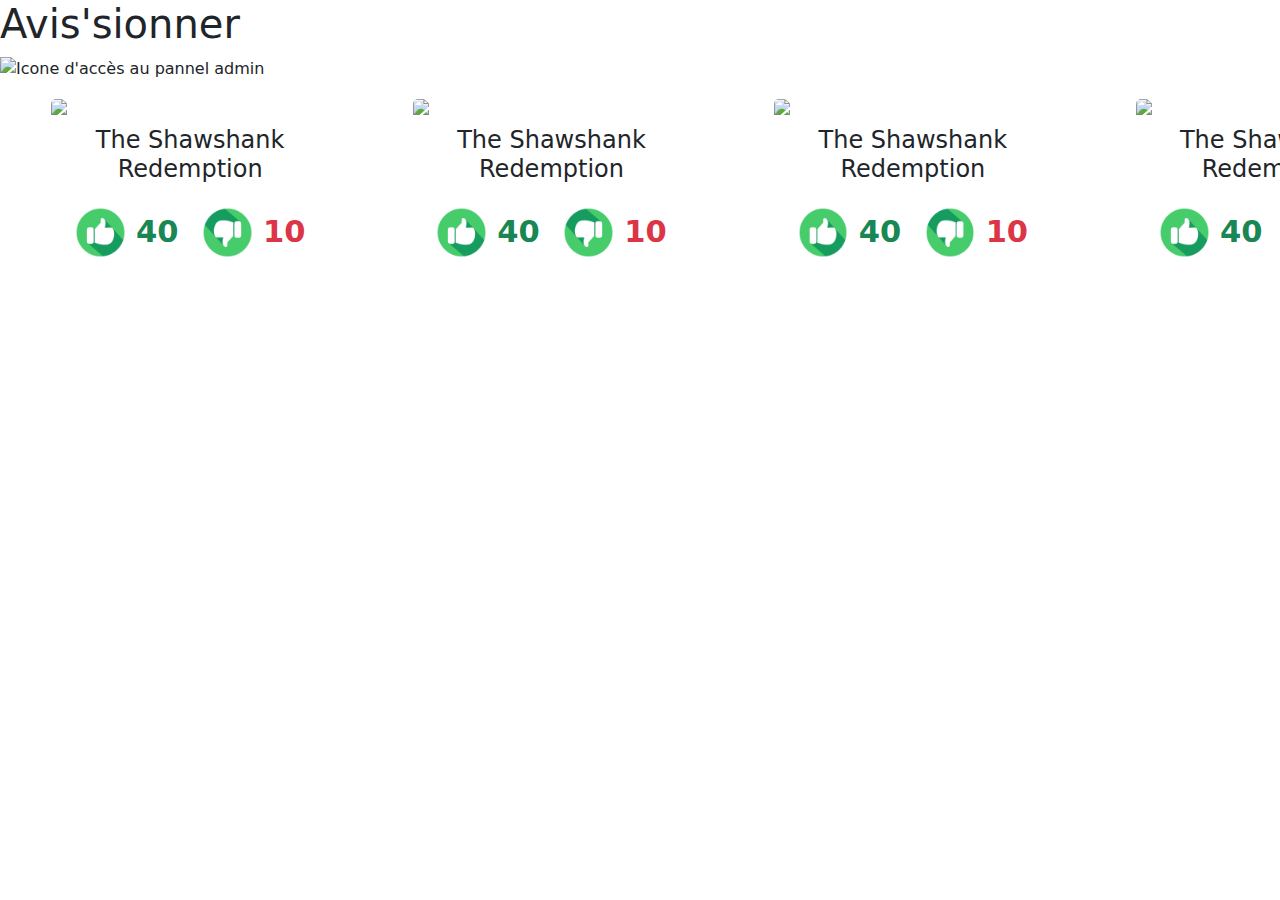
==== Maquette/index.html @ 26818d08 "Rankings prototype + displacement in Maquette, real site located in Website, adding Assets folder as" ====
<!DOCTYPE html>
<html lang="fr">
<head>
    <meta charset="UTF-8">
    <meta name="viewport" content="width=device-width, initial-scale=1.0">
    <title>Avis' sionner</title>
    <link href="https://cdn.jsdelivr.net/npm/bootstrap@5.3.3/dist/css/bootstrap.min.css" rel="stylesheet" integrity="sha384-QWTKZyjpPEjISv5WaRU9OFeRpok6YctnYmDr5pNlyT2bRjXh0JMhjY6hW+ALEwIH" crossorigin="anonymous">
    <link rel="stylesheet" href="./Assets/CSS/index.css">
    <script src="https://cdn.jsdelivr.net/npm/bootstrap@5.3.3/dist/js/bootstrap.bundle.min.js" integrity="sha384-YvpcrYf0tY3lHB60NNkmXc5s9fDVZLESaAA55NDzOxhy9GkcIdslK1eN7N6jIeHz" crossorigin="anonymous"></script>
</head>

<body>
    <!-- Header -->
    <div>
        <h1>Avis'sionner</h1>
        <img src="" alt="Icone d'accès au pannel admin">
    </div>

    <!-- Classement -->
    <div>
        <div class="container-fluid">
            <div class="row">
                <div class="scrollcards">
                
                    <div class="card">
                        <img class="card-img-top" src="https://m.media-amazon.com/images/M/MV5BNDE3ODcxYzMtY2YzZC00NmNlLWJiNDMtZDViZWM2MzIxZDYwXkEyXkFqcGdeQXVyNjAwNDUxODI@._V1_.jpg">
                        <div class="card-block">
                            <h4 class="card-title">The Shawshank Redemption</h4>

                            <div class="t ClassementVotesContainer">
                                <div class="t ClassementVotes">
                                    <img class="p" src="./Assets/Images/thumb-up.png" alt="Icone vote pour">
                                    <p class="card-text text-success">40</p>
                                </div>

                                <div class="t ClassementVotes">
                                    <img class="p" src="./Assets/Images/thumb-down.png" alt="Icone vote contre">
                                    <p class="card-text text-danger">10</p>
                                </div>
                            </div>
                        </div>
                    </div>

                    <div class="card">
                        <img class="card-img-top" src="https://m.media-amazon.com/images/M/MV5BNDE3ODcxYzMtY2YzZC00NmNlLWJiNDMtZDViZWM2MzIxZDYwXkEyXkFqcGdeQXVyNjAwNDUxODI@._V1_.jpg">
                        <div class="card-block">
                            <h4 class="card-title">The Shawshank Redemption</h4>

                            <div class="t ClassementVotesContainer">
                                <div class="t ClassementVotes">
                                    <img class="p" src="./Assets/Images/thumb-up.png" alt="Icone vote pour">
                                    <p class="card-text text-success">40</p>
                                </div>

                                <div class="t ClassementVotes">
                                    <img class="p" src="./Assets/Images/thumb-down.png" alt="Icone vote contre">
                                    <p class="card-text text-danger">10</p>
                                </div>
                            </div>
                        </div>
                    </div>

                    <div class="card">
                        <img class="card-img-top" src="https://m.media-amazon.com/images/M/MV5BNDE3ODcxYzMtY2YzZC00NmNlLWJiNDMtZDViZWM2MzIxZDYwXkEyXkFqcGdeQXVyNjAwNDUxODI@._V1_.jpg">
                        <div class="card-block">
                            <h4 class="card-title">The Shawshank Redemption</h4>

                            <div class="t ClassementVotesContainer">
                                <div class="t ClassementVotes">
                                    <img class="p" src="./Assets/Images/thumb-up.png" alt="Icone vote pour">
                                    <p class="card-text text-success">40</p>
                                </div>

                                <div class="t ClassementVotes">
                                    <img class="p" src="./Assets/Images/thumb-down.png" alt="Icone vote contre">
                                    <p class="card-text text-danger">10</p>
                                </div>
                            </div>
                        </div>
                    </div>

                    <div class="card">
                        <img class="card-img-top" src="https://m.media-amazon.com/images/M/MV5BNDE3ODcxYzMtY2YzZC00NmNlLWJiNDMtZDViZWM2MzIxZDYwXkEyXkFqcGdeQXVyNjAwNDUxODI@._V1_.jpg">
                        <div class="card-block">
                            <h4 class="card-title">The Shawshank Redemption</h4>

                            <div class="t ClassementVotesContainer">
                                <div class="t ClassementVotes">
                                    <img class="p" src="./Assets/Images/thumb-up.png" alt="Icone vote pour">
                                    <p class="card-text text-success">40</p>
                                </div>

                                <div class="t ClassementVotes">
                                    <img class="p" src="./Assets/Images/thumb-down.png" alt="Icone vote contre">
                                    <p class="card-text text-danger">10</p>
                                </div>
                            </div>
                        </div>
                    </div>

                    <div class="card">
                        <img class="card-img-top" src="https://m.media-amazon.com/images/M/MV5BNDE3ODcxYzMtY2YzZC00NmNlLWJiNDMtZDViZWM2MzIxZDYwXkEyXkFqcGdeQXVyNjAwNDUxODI@._V1_.jpg">
                        <div class="card-block">
                            <h4 class="card-title">The Shawshank Redemption</h4>

                            <div class="t ClassementVotesContainer">
                                <div class="t ClassementVotes">
                                    <img class="p" src="./Assets/Images/thumb-up.png" alt="Icone vote pour">
                                    <p class="card-text text-success">40</p>
                                </div>

                                <div class="t ClassementVotes">
                                    <img class="p" src="./Assets/Images/thumb-down.png" alt="Icone vote contre">
                                    <p class="card-text text-danger">10</p>
                                </div>
                            </div>
                        </div>
                    </div>

                    <div class="card">
                        <img class="card-img-top" src="https://m.media-amazon.com/images/M/MV5BNDE3ODcxYzMtY2YzZC00NmNlLWJiNDMtZDViZWM2MzIxZDYwXkEyXkFqcGdeQXVyNjAwNDUxODI@._V1_.jpg">
                        <div class="card-block">
                            <h4 class="card-title">The Shawshank Redemption</h4>

                            <div class="t ClassementVotesContainer">
                                <div class="t ClassementVotes">
                                    <img class="p" src="./Assets/Images/thumb-up.png" alt="Icone vote pour">
                                    <p class="card-text text-success">40</p>
                                </div>

                                <div class="t ClassementVotes">
                                    <img class="p" src="./Assets/Images/thumb-down.png" alt="Icone vote contre">
                                    <p class="card-text text-danger">10</p>
                                </div>
                            </div>
                        </div>
                    </div>

                    <div class="card">
                        <img class="card-img-top" src="https://m.media-amazon.com/images/M/MV5BNDE3ODcxYzMtY2YzZC00NmNlLWJiNDMtZDViZWM2MzIxZDYwXkEyXkFqcGdeQXVyNjAwNDUxODI@._V1_.jpg">
                        <div class="card-block">
                            <h4 class="card-title">The Shawshank Redemption</h4>

                            <div class="t ClassementVotesContainer">
                                <div class="t ClassementVotes">
                                    <img class="p" src="./Assets/Images/thumb-up.png" alt="Icone vote pour">
                                    <p class="card-text text-success">40</p>
                                </div>

                                <div class="t ClassementVotes">
                                    <img class="p" src="./Assets/Images/thumb-down.png" alt="Icone vote contre">
                                    <p class="card-text text-danger">10</p>
                                </div>
                            </div>
                        </div>
                    </div>

                    <div class="card">
                        <img class="card-img-top" src="https://m.media-amazon.com/images/M/MV5BNDE3ODcxYzMtY2YzZC00NmNlLWJiNDMtZDViZWM2MzIxZDYwXkEyXkFqcGdeQXVyNjAwNDUxODI@._V1_.jpg">
                        <div class="card-block">
                            <h4 class="card-title">The Shawshank Redemption</h4>

                            <div class="t ClassementVotesContainer">
                                <div class="t ClassementVotes">
                                    <img class="p" src="./Assets/Images/thumb-up.png" alt="Icone vote pour">
                                    <p class="card-text text-success">40</p>
                                </div>

                                <div class="t ClassementVotes">
                                    <img class="p" src="./Assets/Images/thumb-down.png" alt="Icone vote contre">
                                    <p class="card-text text-danger">10</p>
                                </div>
                            </div>
                        </div>
                    </div>

                    <div class="card">
                        <img class="card-img-top" src="https://m.media-amazon.com/images/M/MV5BNDE3ODcxYzMtY2YzZC00NmNlLWJiNDMtZDViZWM2MzIxZDYwXkEyXkFqcGdeQXVyNjAwNDUxODI@._V1_.jpg">
                        <div class="card-block">
                            <h4 class="card-title">The Shawshank Redemption</h4>

                            <div class="t ClassementVotesContainer">
                                <div class="t ClassementVotes">
                                    <img class="p" src="./Assets/Images/thumb-up.png" alt="Icone vote pour">
                                    <p class="card-text text-success">40</p>
                                </div>

                                <div class="t ClassementVotes">
                                    <img class="p" src="./Assets/Images/thumb-down.png" alt="Icone vote contre">
                                    <p class="card-text text-danger">10</p>
                                </div>
                            </div>
                        </div>
                    </div>

                    <div class="card">
                        <img class="card-img-top" src="https://m.media-amazon.com/images/M/MV5BNDE3ODcxYzMtY2YzZC00NmNlLWJiNDMtZDViZWM2MzIxZDYwXkEyXkFqcGdeQXVyNjAwNDUxODI@._V1_.jpg">
                        <div class="card-block">
                            <h4 class="card-title">The Shawshank Redemption</h4>

                            <div class="t ClassementVotesContainer">
                                <div class="t ClassementVotes">
                                    <img class="p" src="./Assets/Images/thumb-up.png" alt="Icone vote pour">
                                    <p class="card-text text-success">40</p>
                                </div>

                                <div class="t ClassementVotes">
                                    <img class="p" src="./Assets/Images/thumb-down.png" alt="Icone vote contre">
                                    <p class="card-text text-danger">10</p>
                                </div>
                            </div>
                        </div>
                    </div>

                    <div class="card">
                        <img class="card-img-top" src="https://m.media-amazon.com/images/M/MV5BNDE3ODcxYzMtY2YzZC00NmNlLWJiNDMtZDViZWM2MzIxZDYwXkEyXkFqcGdeQXVyNjAwNDUxODI@._V1_.jpg">
                        <div class="card-block">
                            <h4 class="card-title">The Shawshank Redemption</h4>

                            <div class="t ClassementVotesContainer">
                                <div class="t ClassementVotes">
                                    <img class="p" src="./Assets/Images/thumb-up.png" alt="Icone vote pour">
                                    <p class="card-text text-success">40</p>
                                </div>

                                <div class="t ClassementVotes">
                                    <img class="p" src="./Assets/Images/thumb-down.png" alt="Icone vote contre">
                                    <p class="card-text text-danger">10</p>
                                </div>
                            </div>
                        </div>
                    </div>

                    <div class="card">
                        <img class="card-img-top" src="https://m.media-amazon.com/images/M/MV5BNDE3ODcxYzMtY2YzZC00NmNlLWJiNDMtZDViZWM2MzIxZDYwXkEyXkFqcGdeQXVyNjAwNDUxODI@._V1_.jpg">
                        <div class="card-block">
                            <h4 class="card-title">The Shawshank Redemption</h4>

                            <div class="t ClassementVotesContainer">
                                <div class="t ClassementVotes">
                                    <img class="p" src="./Assets/Images/thumb-up.png" alt="Icone vote pour">
                                    <p class="card-text text-success">40</p>
                                </div>

                                <div class="t ClassementVotes">
                                    <img class="p" src="./Assets/Images/thumb-down.png" alt="Icone vote contre">
                                    <p class="card-text text-danger">10</p>
                                </div>
                            </div>
                        </div>
                    </div>

                    <div class="card">
                        <img class="card-img-top" src="https://m.media-amazon.com/images/M/MV5BNDE3ODcxYzMtY2YzZC00NmNlLWJiNDMtZDViZWM2MzIxZDYwXkEyXkFqcGdeQXVyNjAwNDUxODI@._V1_.jpg">
                        <div class="card-block">
                            <h4 class="card-title">The Shawshank Redemption</h4>

                            <div class="t ClassementVotesContainer">
                                <div class="t ClassementVotes">
                                    <img class="p" src="./Assets/Images/thumb-up.png" alt="Icone vote pour">
                                    <p class="card-text text-success">40</p>
                                </div>

                                <div class="t ClassementVotes">
                                    <img class="p" src="./Assets/Images/thumb-down.png" alt="Icone vote contre">
                                    <p class="card-text text-danger">10</p>
                                </div>
                            </div>
                        </div>
                    </div>

                </div>
            </div>
        </div>
    </div>

    <!-- Vote -->
    <div>

    </div>

    <!-- Footer -->
    <div>

    </div>
</body>
</html>
---- Maquette/Assets/CSS/index.css ----
.scrollcards {
    background-color: #fff;
    overflow: auto;
    white-space: nowrap;
}

div.scrollcards .card {
    display: inline-block;
    border: 0;
    padding: 14px;
    text-decoration: none;
    height: auto; 
    width: 30ch;
}

.card {
    margin-right: 2.5ch;
    margin-left: 2.5ch;
    margin-bottom: 3.5ch;
}

.card-title {
    white-space: normal;
    text-align: center;
    margin-top: 0.5ch;
    margin-bottom: 1.5ch;
}

.t {
    display: flex;
}

.p {
    height: 5ch;
    width: auto;
    margin-right: 1ch;
}

.ClassementVotesContainer {
    justify-content: space-evenly;
}

.ClassementVotes {
    align-items: center;
}

.ClassementVotes p {
    font-size: 3ch;
    font-weight: bold;
}
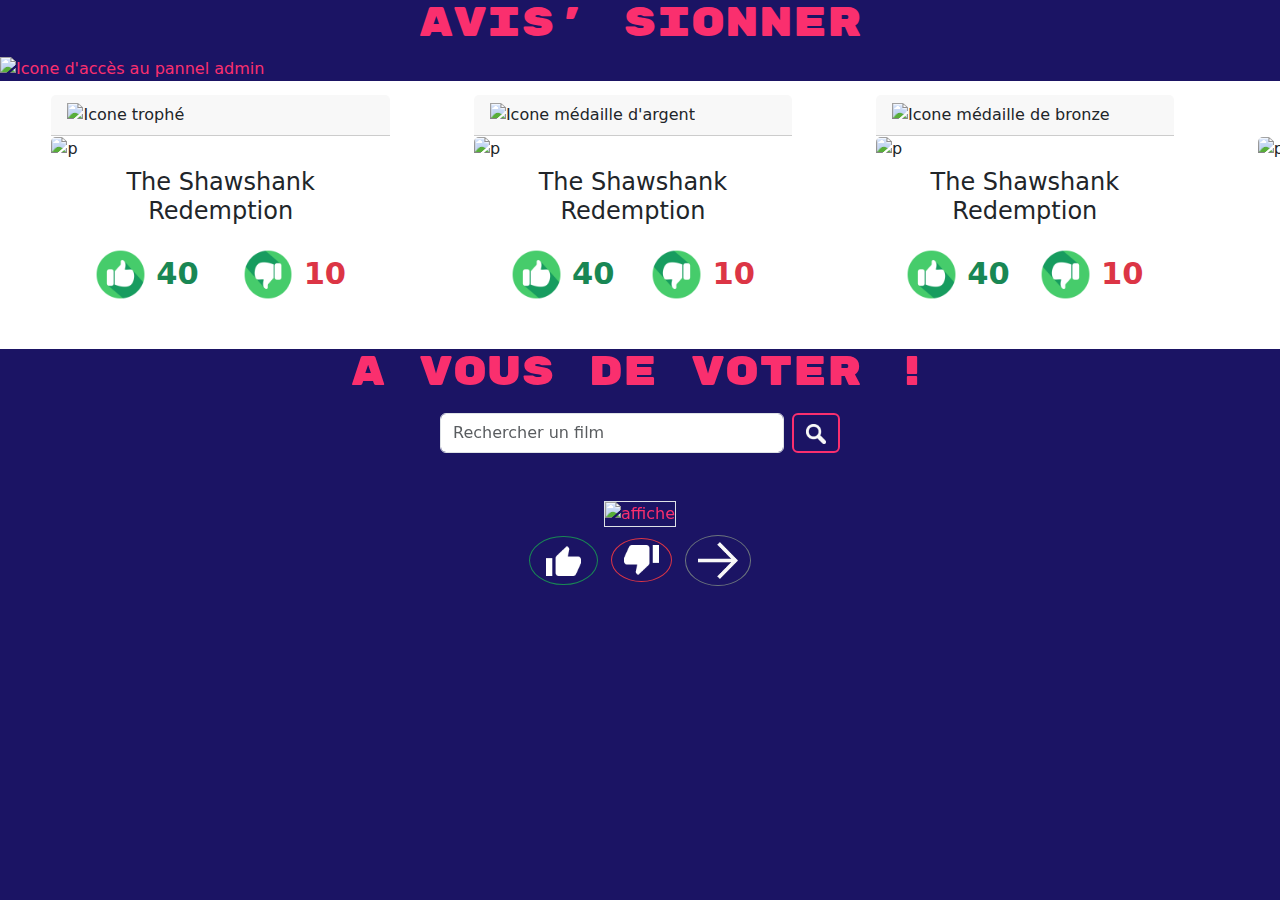
==== commit 0ba4d994: "Merging Ninon's work" ====
--- a/Maquette/index.html
+++ b/Maquette/index.html
@@ -12,7 +12,7 @@
 <body>
     <!-- Header -->
     <div>
-        <h1>Avis'sionner</h1>
+        <h1>Avis' sionner</h1>
         <img src="" alt="Icone d'accès au pannel admin">
     </div>
 
@@ -22,236 +22,248 @@
             <div class="row">
                 <div class="scrollcards">
                 
-                    <div class="card">
-                        <img class="card-img-top" src="https://m.media-amazon.com/images/M/MV5BNDE3ODcxYzMtY2YzZC00NmNlLWJiNDMtZDViZWM2MzIxZDYwXkEyXkFqcGdeQXVyNjAwNDUxODI@._V1_.jpg">
-                        <div class="card-block">
-                            <h4 class="card-title">The Shawshank Redemption</h4>
-
-                            <div class="t ClassementVotesContainer">
-                                <div class="t ClassementVotes">
-                                    <img class="p" src="./Assets/Images/thumb-up.png" alt="Icone vote pour">
-                                    <p class="card-text text-success">40</p>
-                                </div>
-
-                                <div class="t ClassementVotes">
-                                    <img class="p" src="./Assets/Images/thumb-down.png" alt="Icone vote contre">
-                                    <p class="card-text text-danger">10</p>
-                                </div>
-                            </div>
-                        </div>
-                    </div>
-
-                    <div class="card">
-                        <img class="card-img-top" src="https://m.media-amazon.com/images/M/MV5BNDE3ODcxYzMtY2YzZC00NmNlLWJiNDMtZDViZWM2MzIxZDYwXkEyXkFqcGdeQXVyNjAwNDUxODI@._V1_.jpg">
-                        <div class="card-block">
-                            <h4 class="card-title">The Shawshank Redemption</h4>
-
-                            <div class="t ClassementVotesContainer">
-                                <div class="t ClassementVotes">
-                                    <img class="p" src="./Assets/Images/thumb-up.png" alt="Icone vote pour">
-                                    <p class="card-text text-success">40</p>
-                                </div>
-
-                                <div class="t ClassementVotes">
-                                    <img class="p" src="./Assets/Images/thumb-down.png" alt="Icone vote contre">
-                                    <p class="card-text text-danger">10</p>
-                                </div>
-                            </div>
-                        </div>
-                    </div>
-
-                    <div class="card">
-                        <img class="card-img-top" src="https://m.media-amazon.com/images/M/MV5BNDE3ODcxYzMtY2YzZC00NmNlLWJiNDMtZDViZWM2MzIxZDYwXkEyXkFqcGdeQXVyNjAwNDUxODI@._V1_.jpg">
-                        <div class="card-block">
-                            <h4 class="card-title">The Shawshank Redemption</h4>
-
-                            <div class="t ClassementVotesContainer">
-                                <div class="t ClassementVotes">
-                                    <img class="p" src="./Assets/Images/thumb-up.png" alt="Icone vote pour">
-                                    <p class="card-text text-success">40</p>
-                                </div>
-
-                                <div class="t ClassementVotes">
-                                    <img class="p" src="./Assets/Images/thumb-down.png" alt="Icone vote contre">
-                                    <p class="card-text text-danger">10</p>
-                                </div>
-                            </div>
-                        </div>
-                    </div>
-
-                    <div class="card">
-                        <img class="card-img-top" src="https://m.media-amazon.com/images/M/MV5BNDE3ODcxYzMtY2YzZC00NmNlLWJiNDMtZDViZWM2MzIxZDYwXkEyXkFqcGdeQXVyNjAwNDUxODI@._V1_.jpg">
-                        <div class="card-block">
-                            <h4 class="card-title">The Shawshank Redemption</h4>
-
-                            <div class="t ClassementVotesContainer">
-                                <div class="t ClassementVotes">
-                                    <img class="p" src="./Assets/Images/thumb-up.png" alt="Icone vote pour">
-                                    <p class="card-text text-success">40</p>
-                                </div>
-
-                                <div class="t ClassementVotes">
-                                    <img class="p" src="./Assets/Images/thumb-down.png" alt="Icone vote contre">
-                                    <p class="card-text text-danger">10</p>
-                                </div>
-                            </div>
-                        </div>
-                    </div>
-
-                    <div class="card">
-                        <img class="card-img-top" src="https://m.media-amazon.com/images/M/MV5BNDE3ODcxYzMtY2YzZC00NmNlLWJiNDMtZDViZWM2MzIxZDYwXkEyXkFqcGdeQXVyNjAwNDUxODI@._V1_.jpg">
-                        <div class="card-block">
-                            <h4 class="card-title">The Shawshank Redemption</h4>
-
-                            <div class="t ClassementVotesContainer">
-                                <div class="t ClassementVotes">
-                                    <img class="p" src="./Assets/Images/thumb-up.png" alt="Icone vote pour">
-                                    <p class="card-text text-success">40</p>
-                                </div>
-
-                                <div class="t ClassementVotes">
-                                    <img class="p" src="./Assets/Images/thumb-down.png" alt="Icone vote contre">
-                                    <p class="card-text text-danger">10</p>
-                                </div>
-                            </div>
-                        </div>
-                    </div>
-
-                    <div class="card">
-                        <img class="card-img-top" src="https://m.media-amazon.com/images/M/MV5BNDE3ODcxYzMtY2YzZC00NmNlLWJiNDMtZDViZWM2MzIxZDYwXkEyXkFqcGdeQXVyNjAwNDUxODI@._V1_.jpg">
-                        <div class="card-block">
-                            <h4 class="card-title">The Shawshank Redemption</h4>
-
-                            <div class="t ClassementVotesContainer">
-                                <div class="t ClassementVotes">
-                                    <img class="p" src="./Assets/Images/thumb-up.png" alt="Icone vote pour">
-                                    <p class="card-text text-success">40</p>
-                                </div>
-
-                                <div class="t ClassementVotes">
-                                    <img class="p" src="./Assets/Images/thumb-down.png" alt="Icone vote contre">
-                                    <p class="card-text text-danger">10</p>
-                                </div>
-                            </div>
-                        </div>
-                    </div>
-
-                    <div class="card">
-                        <img class="card-img-top" src="https://m.media-amazon.com/images/M/MV5BNDE3ODcxYzMtY2YzZC00NmNlLWJiNDMtZDViZWM2MzIxZDYwXkEyXkFqcGdeQXVyNjAwNDUxODI@._V1_.jpg">
-                        <div class="card-block">
-                            <h4 class="card-title">The Shawshank Redemption</h4>
-
-                            <div class="t ClassementVotesContainer">
-                                <div class="t ClassementVotes">
-                                    <img class="p" src="./Assets/Images/thumb-up.png" alt="Icone vote pour">
-                                    <p class="card-text text-success">40</p>
-                                </div>
-
-                                <div class="t ClassementVotes">
-                                    <img class="p" src="./Assets/Images/thumb-down.png" alt="Icone vote contre">
-                                    <p class="card-text text-danger">10</p>
-                                </div>
-                            </div>
-                        </div>
-                    </div>
-
-                    <div class="card">
-                        <img class="card-img-top" src="https://m.media-amazon.com/images/M/MV5BNDE3ODcxYzMtY2YzZC00NmNlLWJiNDMtZDViZWM2MzIxZDYwXkEyXkFqcGdeQXVyNjAwNDUxODI@._V1_.jpg">
-                        <div class="card-block">
-                            <h4 class="card-title">The Shawshank Redemption</h4>
-
-                            <div class="t ClassementVotesContainer">
-                                <div class="t ClassementVotes">
-                                    <img class="p" src="./Assets/Images/thumb-up.png" alt="Icone vote pour">
-                                    <p class="card-text text-success">40</p>
-                                </div>
-
-                                <div class="t ClassementVotes">
-                                    <img class="p" src="./Assets/Images/thumb-down.png" alt="Icone vote contre">
-                                    <p class="card-text text-danger">10</p>
-                                </div>
-                            </div>
-                        </div>
-                    </div>
-
-                    <div class="card">
-                        <img class="card-img-top" src="https://m.media-amazon.com/images/M/MV5BNDE3ODcxYzMtY2YzZC00NmNlLWJiNDMtZDViZWM2MzIxZDYwXkEyXkFqcGdeQXVyNjAwNDUxODI@._V1_.jpg">
-                        <div class="card-block">
-                            <h4 class="card-title">The Shawshank Redemption</h4>
-
-                            <div class="t ClassementVotesContainer">
-                                <div class="t ClassementVotes">
-                                    <img class="p" src="./Assets/Images/thumb-up.png" alt="Icone vote pour">
-                                    <p class="card-text text-success">40</p>
-                                </div>
-
-                                <div class="t ClassementVotes">
-                                    <img class="p" src="./Assets/Images/thumb-down.png" alt="Icone vote contre">
-                                    <p class="card-text text-danger">10</p>
-                                </div>
-                            </div>
-                        </div>
-                    </div>
-
-                    <div class="card">
-                        <img class="card-img-top" src="https://m.media-amazon.com/images/M/MV5BNDE3ODcxYzMtY2YzZC00NmNlLWJiNDMtZDViZWM2MzIxZDYwXkEyXkFqcGdeQXVyNjAwNDUxODI@._V1_.jpg">
-                        <div class="card-block">
-                            <h4 class="card-title">The Shawshank Redemption</h4>
-
-                            <div class="t ClassementVotesContainer">
-                                <div class="t ClassementVotes">
-                                    <img class="p" src="./Assets/Images/thumb-up.png" alt="Icone vote pour">
-                                    <p class="card-text text-success">40</p>
-                                </div>
-
-                                <div class="t ClassementVotes">
-                                    <img class="p" src="./Assets/Images/thumb-down.png" alt="Icone vote contre">
-                                    <p class="card-text text-danger">10</p>
-                                </div>
-                            </div>
-                        </div>
-                    </div>
-
-                    <div class="card">
-                        <img class="card-img-top" src="https://m.media-amazon.com/images/M/MV5BNDE3ODcxYzMtY2YzZC00NmNlLWJiNDMtZDViZWM2MzIxZDYwXkEyXkFqcGdeQXVyNjAwNDUxODI@._V1_.jpg">
-                        <div class="card-block">
-                            <h4 class="card-title">The Shawshank Redemption</h4>
-
-                            <div class="t ClassementVotesContainer">
-                                <div class="t ClassementVotes">
-                                    <img class="p" src="./Assets/Images/thumb-up.png" alt="Icone vote pour">
-                                    <p class="card-text text-success">40</p>
-                                </div>
-
-                                <div class="t ClassementVotes">
-                                    <img class="p" src="./Assets/Images/thumb-down.png" alt="Icone vote contre">
-                                    <p class="card-text text-danger">10</p>
-                                </div>
-                            </div>
-                        </div>
-                    </div>
-
-                    <div class="card">
-                        <img class="card-img-top" src="https://m.media-amazon.com/images/M/MV5BNDE3ODcxYzMtY2YzZC00NmNlLWJiNDMtZDViZWM2MzIxZDYwXkEyXkFqcGdeQXVyNjAwNDUxODI@._V1_.jpg">
-                        <div class="card-block">
-                            <h4 class="card-title">The Shawshank Redemption</h4>
-
-                            <div class="t ClassementVotesContainer">
-                                <div class="t ClassementVotes">
-                                    <img class="p" src="./Assets/Images/thumb-up.png" alt="Icone vote pour">
-                                    <p class="card-text text-success">40</p>
-                                </div>
-
-                                <div class="t ClassementVotes">
-                                    <img class="p" src="./Assets/Images/thumb-down.png" alt="Icone vote contre">
-                                    <p class="card-text text-danger">10</p>
-                                </div>
-                            </div>
-                        </div>
-                    </div>
-
-                    <div class="card">
-                        <img class="card-img-top" src="https://m.media-amazon.com/images/M/MV5BNDE3ODcxYzMtY2YzZC00NmNlLWJiNDMtZDViZWM2MzIxZDYwXkEyXkFqcGdeQXVyNjAwNDUxODI@._V1_.jpg">
+                    <div id="top1" class="card">
+                        <div class="card-header">
+                            <img src="" alt="Icone trophé">
+                        </div>
+
+                        <img class="card-img-top" src="https://m.media-amazon.com/images/M/MV5BNDE3ODcxYzMtY2YzZC00NmNlLWJiNDMtZDViZWM2MzIxZDYwXkEyXkFqcGdeQXVyNjAwNDUxODI@._V1_.jpg" alt="p">
+                        <div class="card-block">
+                            <h4 class="card-title">The Shawshank Redemption</h4>
+
+                            <div class="t ClassementVotesContainer">
+                                <div class="t ClassementVotes">
+                                    <img class="p" src="./Assets/Images/thumb-up.png" alt="Icone vote pour">
+                                    <p class="card-text text-success">40</p>
+                                </div>
+
+                                <div class="t ClassementVotes">
+                                    <img class="p" src="./Assets/Images/thumb-down.png" alt="Icone vote contre">
+                                    <p class="card-text text-danger">10</p>
+                                </div>
+                            </div>
+                        </div>
+                    </div>
+                    
+                    <div id="top2" class="card">
+                        <div class="card-header">
+                            <img src="" alt="Icone médaille d'argent">
+                        </div>
+
+                        <img class="card-img-top" src="https://m.media-amazon.com/images/M/MV5BNDE3ODcxYzMtY2YzZC00NmNlLWJiNDMtZDViZWM2MzIxZDYwXkEyXkFqcGdeQXVyNjAwNDUxODI@._V1_.jpg" alt="p">
+                        <div class="card-block">
+                            <h4 class="card-title">The Shawshank Redemption</h4>
+
+                            <div class="t ClassementVotesContainer">
+                                <div class="t ClassementVotes">
+                                    <img class="p" src="./Assets/Images/thumb-up.png" alt="Icone vote pour">
+                                    <p class="card-text text-success">40</p>
+                                </div>
+
+                                <div class="t ClassementVotes">
+                                    <img class="p" src="./Assets/Images/thumb-down.png" alt="Icone vote contre">
+                                    <p class="card-text text-danger">10</p>
+                                </div>
+                            </div>
+                        </div>
+                    </div>
+
+                    <div id="top3" class="card">
+                        <div class="card-header">
+                            <img src="" alt="Icone médaille de bronze">
+                        </div>
+
+                        <img class="card-img-top" src="https://m.media-amazon.com/images/M/MV5BNDE3ODcxYzMtY2YzZC00NmNlLWJiNDMtZDViZWM2MzIxZDYwXkEyXkFqcGdeQXVyNjAwNDUxODI@._V1_.jpg" alt="p">
+                        <div class="card-block">
+                            <h4 class="card-title">The Shawshank Redemption</h4>
+
+                            <div class="t ClassementVotesContainer">
+                                <div class="t ClassementVotes">
+                                    <img class="p" src="./Assets/Images/thumb-up.png" alt="Icone vote pour">
+                                    <p class="card-text text-success">40</p>
+                                </div>
+
+                                <div class="t ClassementVotes">
+                                    <img class="p" src="./Assets/Images/thumb-down.png" alt="Icone vote contre">
+                                    <p class="card-text text-danger">10</p>
+                                </div>
+                            </div>
+                        </div>
+                    </div>
+
+                    <div class="card">
+                        <img class="card-img-top" src="https://m.media-amazon.com/images/M/MV5BNDE3ODcxYzMtY2YzZC00NmNlLWJiNDMtZDViZWM2MzIxZDYwXkEyXkFqcGdeQXVyNjAwNDUxODI@._V1_.jpg" alt="p">
+                        <div class="card-block">
+                            <h4 class="card-title">The Shawshank Redemption</h4>
+
+                            <div class="t ClassementVotesContainer">
+                                <div class="t ClassementVotes">
+                                    <img class="p" src="./Assets/Images/thumb-up.png" alt="Icone vote pour">
+                                    <p class="card-text text-success">40</p>
+                                </div>
+
+                                <div class="t ClassementVotes">
+                                    <img class="p" src="./Assets/Images/thumb-down.png" alt="Icone vote contre">
+                                    <p class="card-text text-danger">10</p>
+                                </div>
+                            </div>
+                        </div>
+                    </div>
+
+                    <div class="card">
+                        <img class="card-img-top" src="https://m.media-amazon.com/images/M/MV5BNDE3ODcxYzMtY2YzZC00NmNlLWJiNDMtZDViZWM2MzIxZDYwXkEyXkFqcGdeQXVyNjAwNDUxODI@._V1_.jpg" alt="p">
+                        <div class="card-block">
+                            <h4 class="card-title">The Shawshank Redemption</h4>
+
+                            <div class="t ClassementVotesContainer">
+                                <div class="t ClassementVotes">
+                                    <img class="p" src="./Assets/Images/thumb-up.png" alt="Icone vote pour">
+                                    <p class="card-text text-success">40</p>
+                                </div>
+
+                                <div class="t ClassementVotes">
+                                    <img class="p" src="./Assets/Images/thumb-down.png" alt="Icone vote contre">
+                                    <p class="card-text text-danger">10</p>
+                                </div>
+                            </div>
+                        </div>
+                    </div>
+
+                    <div class="card">
+                        <img class="card-img-top" src="https://m.media-amazon.com/images/M/MV5BNDE3ODcxYzMtY2YzZC00NmNlLWJiNDMtZDViZWM2MzIxZDYwXkEyXkFqcGdeQXVyNjAwNDUxODI@._V1_.jpg" alt="p">
+                        <div class="card-block">
+                            <h4 class="card-title">The Shawshank Redemption</h4>
+
+                            <div class="t ClassementVotesContainer">
+                                <div class="t ClassementVotes">
+                                    <img class="p" src="./Assets/Images/thumb-up.png" alt="Icone vote pour">
+                                    <p class="card-text text-success">40</p>
+                                </div>
+
+                                <div class="t ClassementVotes">
+                                    <img class="p" src="./Assets/Images/thumb-down.png" alt="Icone vote contre">
+                                    <p class="card-text text-danger">10</p>
+                                </div>
+                            </div>
+                        </div>
+                    </div>
+
+                    <div class="card">
+                        <img class="card-img-top" src="https://m.media-amazon.com/images/M/MV5BNDE3ODcxYzMtY2YzZC00NmNlLWJiNDMtZDViZWM2MzIxZDYwXkEyXkFqcGdeQXVyNjAwNDUxODI@._V1_.jpg" alt="p">
+                        <div class="card-block">
+                            <h4 class="card-title">The Shawshank Redemption</h4>
+
+                            <div class="t ClassementVotesContainer">
+                                <div class="t ClassementVotes">
+                                    <img class="p" src="./Assets/Images/thumb-up.png" alt="Icone vote pour">
+                                    <p class="card-text text-success">40</p>
+                                </div>
+
+                                <div class="t ClassementVotes">
+                                    <img class="p" src="./Assets/Images/thumb-down.png" alt="Icone vote contre">
+                                    <p class="card-text text-danger">10</p>
+                                </div>
+                            </div>
+                        </div>
+                    </div>
+
+                    <div class="card">
+                        <img class="card-img-top" src="https://m.media-amazon.com/images/M/MV5BNDE3ODcxYzMtY2YzZC00NmNlLWJiNDMtZDViZWM2MzIxZDYwXkEyXkFqcGdeQXVyNjAwNDUxODI@._V1_.jpg" alt="p">
+                        <div class="card-block">
+                            <h4 class="card-title">The Shawshank Redemption</h4>
+
+                            <div class="t ClassementVotesContainer">
+                                <div class="t ClassementVotes">
+                                    <img class="p" src="./Assets/Images/thumb-up.png" alt="Icone vote pour">
+                                    <p class="card-text text-success">40</p>
+                                </div>
+
+                                <div class="t ClassementVotes">
+                                    <img class="p" src="./Assets/Images/thumb-down.png" alt="Icone vote contre">
+                                    <p class="card-text text-danger">10</p>
+                                </div>
+                            </div>
+                        </div>
+                    </div>
+
+                    <div class="card">
+                        <img class="card-img-top" src="https://m.media-amazon.com/images/M/MV5BNDE3ODcxYzMtY2YzZC00NmNlLWJiNDMtZDViZWM2MzIxZDYwXkEyXkFqcGdeQXVyNjAwNDUxODI@._V1_.jpg" alt="p">
+                        <div class="card-block">
+                            <h4 class="card-title">The Shawshank Redemption</h4>
+
+                            <div class="t ClassementVotesContainer">
+                                <div class="t ClassementVotes">
+                                    <img class="p" src="./Assets/Images/thumb-up.png" alt="Icone vote pour">
+                                    <p class="card-text text-success">40</p>
+                                </div>
+
+                                <div class="t ClassementVotes">
+                                    <img class="p" src="./Assets/Images/thumb-down.png" alt="Icone vote contre">
+                                    <p class="card-text text-danger">10</p>
+                                </div>
+                            </div>
+                        </div>
+                    </div>
+
+                    <div class="card">
+                        <img class="card-img-top" src="https://m.media-amazon.com/images/M/MV5BNDE3ODcxYzMtY2YzZC00NmNlLWJiNDMtZDViZWM2MzIxZDYwXkEyXkFqcGdeQXVyNjAwNDUxODI@._V1_.jpg" alt="p">
+                        <div class="card-block">
+                            <h4 class="card-title">The Shawshank Redemption</h4>
+
+                            <div class="t ClassementVotesContainer">
+                                <div class="t ClassementVotes">
+                                    <img class="p" src="./Assets/Images/thumb-up.png" alt="Icone vote pour">
+                                    <p class="card-text text-success">40</p>
+                                </div>
+
+                                <div class="t ClassementVotes">
+                                    <img class="p" src="./Assets/Images/thumb-down.png" alt="Icone vote contre">
+                                    <p class="card-text text-danger">10</p>
+                                </div>
+                            </div>
+                        </div>
+                    </div>
+
+                    <div class="card">
+                        <img class="card-img-top" src="https://m.media-amazon.com/images/M/MV5BNDE3ODcxYzMtY2YzZC00NmNlLWJiNDMtZDViZWM2MzIxZDYwXkEyXkFqcGdeQXVyNjAwNDUxODI@._V1_.jpg" alt="p">
+                        <div class="card-block">
+                            <h4 class="card-title">The Shawshank Redemption</h4>
+
+                            <div class="t ClassementVotesContainer">
+                                <div class="t ClassementVotes">
+                                    <img class="p" src="./Assets/Images/thumb-up.png" alt="Icone vote pour">
+                                    <p class="card-text text-success">40</p>
+                                </div>
+
+                                <div class="t ClassementVotes">
+                                    <img class="p" src="./Assets/Images/thumb-down.png" alt="Icone vote contre">
+                                    <p class="card-text text-danger">10</p>
+                                </div>
+                            </div>
+                        </div>
+                    </div>
+
+                    <div class="card">
+                        <img class="card-img-top" src="https://m.media-amazon.com/images/M/MV5BNDE3ODcxYzMtY2YzZC00NmNlLWJiNDMtZDViZWM2MzIxZDYwXkEyXkFqcGdeQXVyNjAwNDUxODI@._V1_.jpg" alt="p">
+                        <div class="card-block">
+                            <h4 class="card-title">The Shawshank Redemption</h4>
+
+                            <div class="t ClassementVotesContainer">
+                                <div class="t ClassementVotes">
+                                    <img class="p" src="./Assets/Images/thumb-up.png" alt="Icone vote pour">
+                                    <p class="card-text text-success">40</p>
+                                </div>
+
+                                <div class="t ClassementVotes">
+                                    <img class="p" src="./Assets/Images/thumb-down.png" alt="Icone vote contre">
+                                    <p class="card-text text-danger">10</p>
+                                </div>
+                            </div>
+                        </div>
+                    </div>
+
+                    <div class="card">
+                        <img class="card-img-top" src="https://m.media-amazon.com/images/M/MV5BNDE3ODcxYzMtY2YzZC00NmNlLWJiNDMtZDViZWM2MzIxZDYwXkEyXkFqcGdeQXVyNjAwNDUxODI@._V1_.jpg" alt="p">
                         <div class="card-block">
                             <h4 class="card-title">The Shawshank Redemption</h4>
 
@@ -276,7 +288,44 @@
 
     <!-- Vote -->
     <div>
-
+        <h1>A vous de voter !</h1>
+
+        <div class="container">
+
+            <div id="recherche">
+                <form class="d-flex col-8 mt-3" role="search" id="search">
+                    <input class="form-control me-2" type="search" placeholder="Rechercher un film" aria-label="rechercher">
+                    <button class="btn" id="loupe" type="submit">
+                        <img src="./Assets/Images/loupe.png" alt="loupe" width="20">
+                    </button>
+                </form>
+            </div>
+
+            
+            <img class="mt-5 border border-50" src="https://tse3.mm.bing.net/th?id=OIP.GUIL2YBmzd893HKEXt867wHaJ4&pid=Api"
+                alt="affiche" id="affiche">
+
+            <div class="buttons mt-2">
+                <button onclick="button_behavior('like')" type="button"
+                    class="btn btn-outline-success btn btn-default btn-lg btn-round me-2 rounded-circle" id="like"
+                    value="+1">
+                    <img src="./Assets/Images/pouces-vers-le-haut.png" alt="pouce haut" width="35">
+                </button>
+                <button onclick="button_behavior('dislike')" type="button"
+                    class="btn btn-outline-danger me-2 rounded-circle" id="dislike" value="-1">
+                    <img src="./Assets/Images/pouce-vers-le-bas.png" alt="pouce bas" width="35">
+                </button>
+                <button onclick="button_behavior('next')" type="button" class="btn btn-outline-secondary rounded-circle"
+                    id="next" value="0">
+                    <img src="./Assets/Images/bouton-suivant.png" alt="pouce bas" width="40">
+                </button>
+            </div>
+
+        </div>
+
+        <script src="./Assets/Scripts/Votes/script.js"></script>
+        <script src="https://ajax.googleapis.com/ajax/libs/jquery/1.12.4/jquery.min.js"></script>
+        <script src="js/bootstrap.min.js"></script>
     </div>
 
     <!-- Footer -->
--- a/Maquette/Assets/CSS/index.css
+++ b/Maquette/Assets/CSS/index.css
@@ -1,3 +1,6 @@
+@import url('https://fonts.googleapis.com/css2?family=Archivo+Black&family=Rubik+Mono+One&display=swap');
+
+/* Classement */
 .scrollcards {
     background-color: #fff;
     overflow: auto;
@@ -47,4 +50,82 @@
 .ClassementVotes p {
     font-size: 3ch;
     font-weight: bold;
+}
+
+#top1 {
+    width: 36ch;
+}
+
+#top2 {
+    width: 34ch;
+}
+
+#top3 {
+    width: 32ch;
+}
+
+/* Vote */
+
+.rubik-mono-one-regular {
+    font-family: "Rubik Mono One", monospace;
+    font-weight: 400;
+    font-style: normal;
+}
+  
+body {
+    background-color: #1B1464;
+    color: #FA2F6E; 
+}
+
+h1 {
+    text-align: center;
+    font-family: 'Rubik Mono One'
+}
+
+img#affiche {
+    width: 300px;
+}
+
+.btn#connexion {
+    border: solid 2px #FA2F6E;
+    color: white;
+
+}
+
+.btn#connexion:hover{
+    background-color: #FA2F6E;
+}
+
+
+.btn#loupe {
+    border: solid 2px #FA2F6E;
+}
+.btn#loupe:hover {
+    background-color: #FA2F6E; 
+    }
+
+
+#like:hover {
+    background-color: green;
+}
+
+#dislike:hover {
+    background-color: red;
+}
+
+#next:hover {
+    background-color: gray;
+}
+.container{
+    text-align: center;
+}
+
+#recherche {
+    width: 100%;
+}
+
+#search {
+    width: 400px;
+    margin: 0 auto;
+    display: inline-block;
 }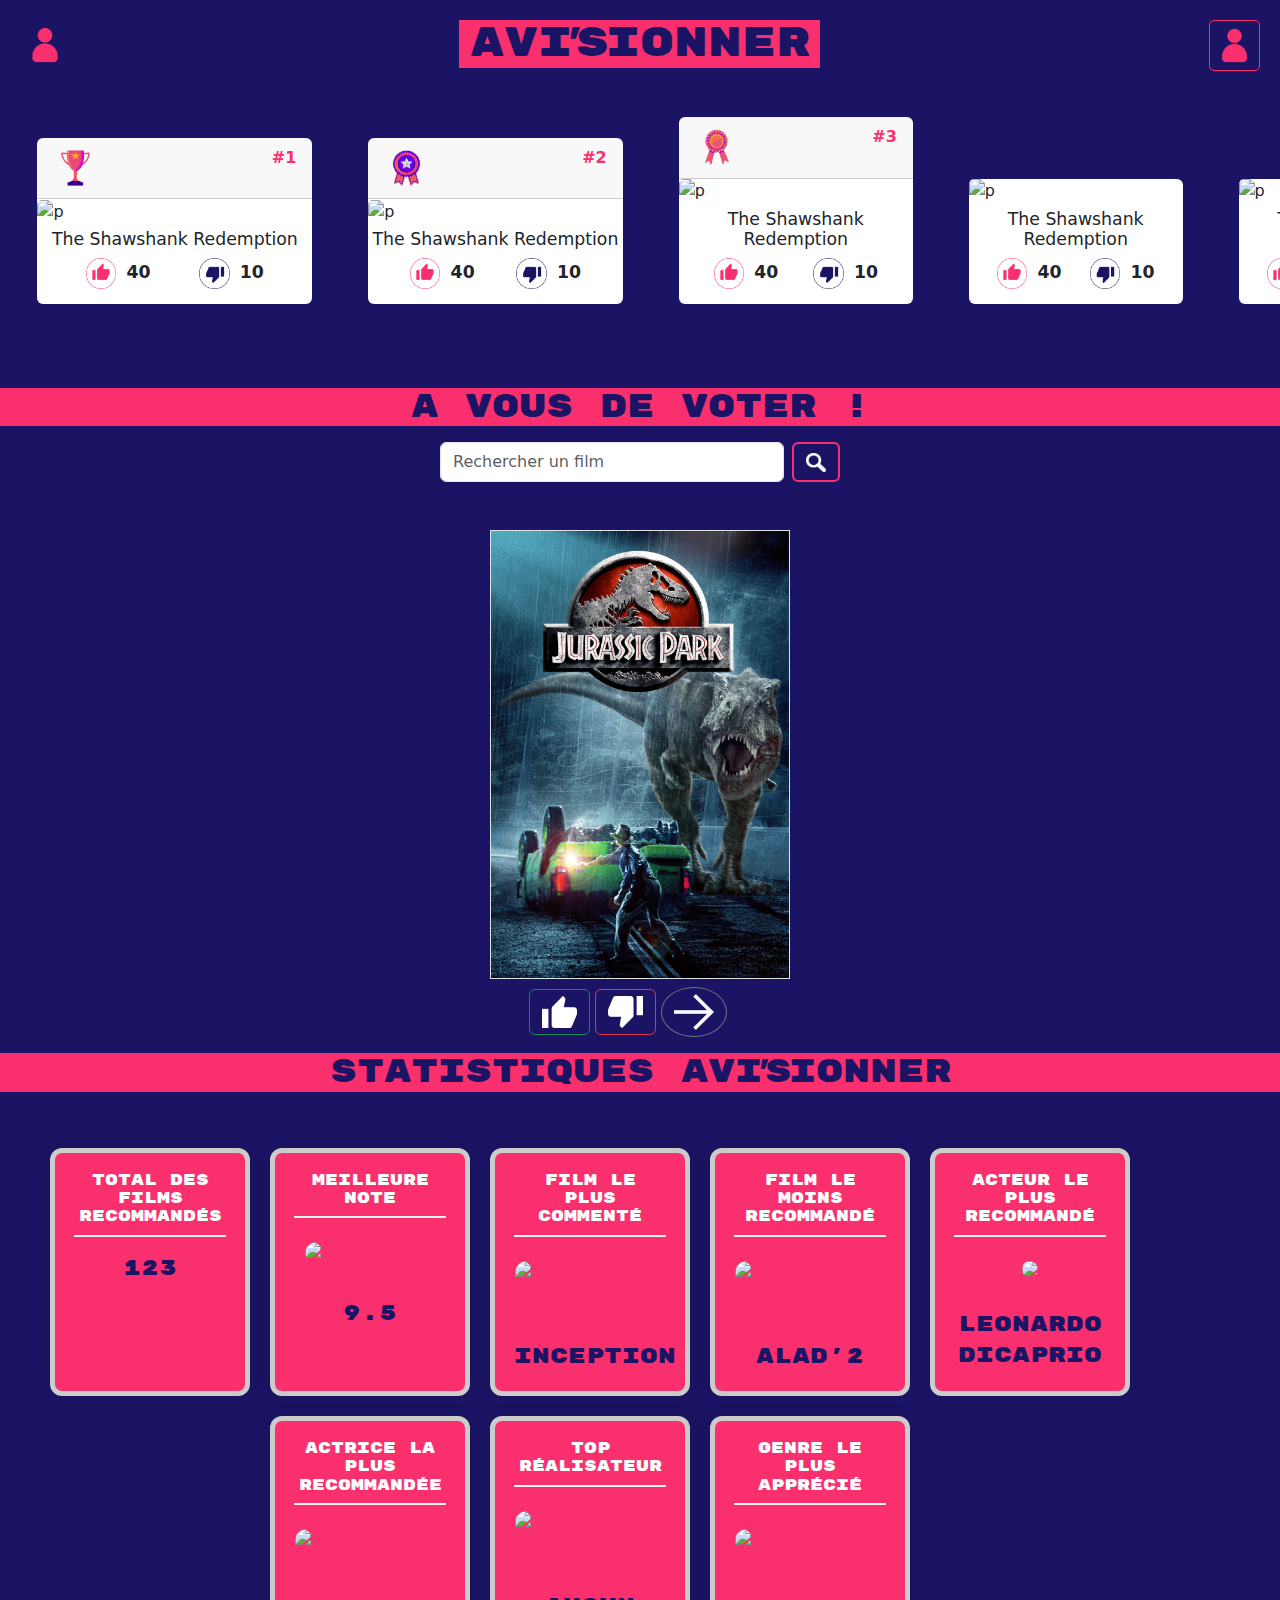
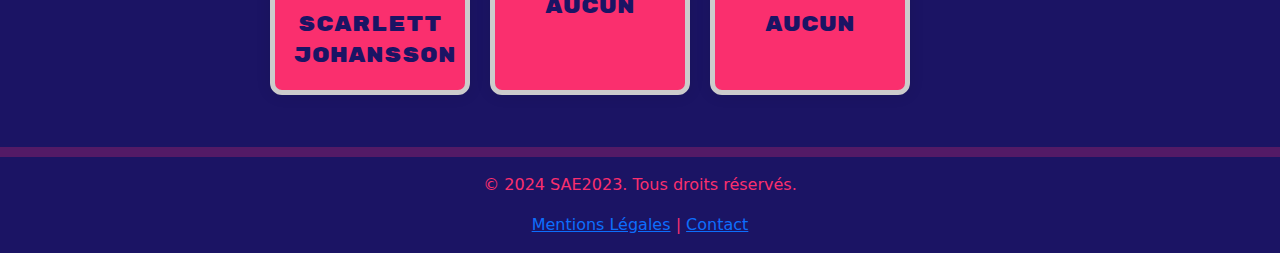
==== commit fa10ea46: "Maquette finished" ====
--- a/Maquette/index.html
+++ b/Maquette/index.html
@@ -1,19 +1,29 @@
 <!DOCTYPE html>
 <html lang="fr">
+
 <head>
     <meta charset="UTF-8">
     <meta name="viewport" content="width=device-width, initial-scale=1.0">
-    <title>Avis' sionner</title>
-    <link href="https://cdn.jsdelivr.net/npm/bootstrap@5.3.3/dist/css/bootstrap.min.css" rel="stylesheet" integrity="sha384-QWTKZyjpPEjISv5WaRU9OFeRpok6YctnYmDr5pNlyT2bRjXh0JMhjY6hW+ALEwIH" crossorigin="anonymous">
+    <title>Avi'sionner</title>
+    <link href="https://cdn.jsdelivr.net/npm/bootstrap@5.3.3/dist/css/bootstrap.min.css" rel="stylesheet"
+        integrity="sha384-QWTKZyjpPEjISv5WaRU9OFeRpok6YctnYmDr5pNlyT2bRjXh0JMhjY6hW+ALEwIH" crossorigin="anonymous">
     <link rel="stylesheet" href="./Assets/CSS/index.css">
-    <script src="https://cdn.jsdelivr.net/npm/bootstrap@5.3.3/dist/js/bootstrap.bundle.min.js" integrity="sha384-YvpcrYf0tY3lHB60NNkmXc5s9fDVZLESaAA55NDzOxhy9GkcIdslK1eN7N6jIeHz" crossorigin="anonymous"></script>
+    <script src="https://cdn.jsdelivr.net/npm/bootstrap@5.3.3/dist/js/bootstrap.bundle.min.js"
+        integrity="sha384-YvpcrYf0tY3lHB60NNkmXc5s9fDVZLESaAA55NDzOxhy9GkcIdslK1eN7N6jIeHz"
+        crossorigin="anonymous"></script>
+    <!-- <link rel="stylesheet" href="../Maquette/Assets/CSS/stat.css"> -->
+    
+    
 </head>
 
 <body>
     <!-- Header -->
-    <div>
-        <h1>Avis' sionner</h1>
-        <img src="" alt="Icone d'accès au pannel admin">
+    <div id="top">
+        <img src="Assets/Images/user.png" height="50">
+        <h1>Avi'sionner</h1>
+        <a id="connexion" href="./Assets/pages/login.html">
+            <img src="Assets/Images/user.png" alt="Icone d'accès au pannel admin">
+        </a>
     </div>
 
     <!-- Classement -->
@@ -21,48 +31,54 @@
         <div class="container-fluid">
             <div class="row">
                 <div class="scrollcards">
-                
+
                     <div id="top1" class="card">
                         <div class="card-header">
-                            <img src="" alt="Icone trophé">
-                        </div>
-
-                        <img class="card-img-top" src="https://m.media-amazon.com/images/M/MV5BNDE3ODcxYzMtY2YzZC00NmNlLWJiNDMtZDViZWM2MzIxZDYwXkEyXkFqcGdeQXVyNjAwNDUxODI@._V1_.jpg" alt="p">
-                        <div class="card-block">
-                            <h4 class="card-title">The Shawshank Redemption</h4>
-
-                            <div class="t ClassementVotesContainer">
-                                <div class="t ClassementVotes">
-                                    <img class="p" src="./Assets/Images/thumb-up.png" alt="Icone vote pour">
-                                    <p class="card-text text-success">40</p>
-                                </div>
-
-                                <div class="t ClassementVotes">
-                                    <img class="p" src="./Assets/Images/thumb-down.png" alt="Icone vote contre">
-                                    <p class="card-text text-danger">10</p>
-                                </div>
-                            </div>
-                        </div>
-                    </div>
-                    
+                            <img src="Assets/Images/trophe.png" alt="Icone trophé" width="30">
+                            <p>#1</p>
+                        </div>
+
+                        <img class="card-img-top"
+                            src="https://m.media-amazon.com/images/M/MV5BNDE3ODcxYzMtY2YzZC00NmNlLWJiNDMtZDViZWM2MzIxZDYwXkEyXkFqcGdeQXVyNjAwNDUxODI@._V1_.jpg"
+                            alt="p">
+                        <div class="card-block">
+                            <h4 class="card-title">The Shawshank Redemption</h4>
+
+                            <div class="t ClassementVotesContainer">
+                                <div class="t ClassementVotes">
+                                    <img class="p" src="./Assets/Images/like.png" alt="Icone vote pour">
+                                    <p class="card-text">40</p>
+                                </div>
+
+                                <div class="t ClassementVotes">
+                                    <img class="p" src="./Assets/Images/dislike.png" alt="Icone vote contre">
+                                    <p class="card-text">10</p>
+                                </div>
+                            </div>
+                        </div>
+                    </div>
+
                     <div id="top2" class="card">
                         <div class="card-header">
-                            <img src="" alt="Icone médaille d'argent">
-                        </div>
-
-                        <img class="card-img-top" src="https://m.media-amazon.com/images/M/MV5BNDE3ODcxYzMtY2YzZC00NmNlLWJiNDMtZDViZWM2MzIxZDYwXkEyXkFqcGdeQXVyNjAwNDUxODI@._V1_.jpg" alt="p">
-                        <div class="card-block">
-                            <h4 class="card-title">The Shawshank Redemption</h4>
-
-                            <div class="t ClassementVotesContainer">
-                                <div class="t ClassementVotes">
-                                    <img class="p" src="./Assets/Images/thumb-up.png" alt="Icone vote pour">
-                                    <p class="card-text text-success">40</p>
-                                </div>
-
-                                <div class="t ClassementVotes">
-                                    <img class="p" src="./Assets/Images/thumb-down.png" alt="Icone vote contre">
-                                    <p class="card-text text-danger">10</p>
+                            <img src="Assets/Images/medaille_argent.png" alt="Icone médaille d'argent" width="30">
+                            <p>#2</p>
+                        </div>
+
+                        <img class="card-img-top"
+                            src="https://m.media-amazon.com/images/M/MV5BNDE3ODcxYzMtY2YzZC00NmNlLWJiNDMtZDViZWM2MzIxZDYwXkEyXkFqcGdeQXVyNjAwNDUxODI@._V1_.jpg"
+                            alt="p">
+                        <div class="card-block">
+                            <h4 class="card-title">The Shawshank Redemption</h4>
+
+                            <div class="t ClassementVotesContainer">
+                                <div class="t ClassementVotes">
+                                    <img class="p" src="./Assets/Images/like.png" alt="Icone vote pour">
+                                    <p class="card-text">40</p>
+                                </div>
+
+                                <div class="t ClassementVotes">
+                                    <img class="p" src="./Assets/Images/dislike.png" alt="Icone vote contre">
+                                    <p class="card-text">10</p>
                                 </div>
                             </div>
                         </div>
@@ -70,217 +86,197 @@
 
                     <div id="top3" class="card">
                         <div class="card-header">
-                            <img src="" alt="Icone médaille de bronze">
-                        </div>
-
-                        <img class="card-img-top" src="https://m.media-amazon.com/images/M/MV5BNDE3ODcxYzMtY2YzZC00NmNlLWJiNDMtZDViZWM2MzIxZDYwXkEyXkFqcGdeQXVyNjAwNDUxODI@._V1_.jpg" alt="p">
-                        <div class="card-block">
-                            <h4 class="card-title">The Shawshank Redemption</h4>
-
-                            <div class="t ClassementVotesContainer">
-                                <div class="t ClassementVotes">
-                                    <img class="p" src="./Assets/Images/thumb-up.png" alt="Icone vote pour">
-                                    <p class="card-text text-success">40</p>
-                                </div>
-
-                                <div class="t ClassementVotes">
-                                    <img class="p" src="./Assets/Images/thumb-down.png" alt="Icone vote contre">
-                                    <p class="card-text text-danger">10</p>
-                                </div>
-                            </div>
-                        </div>
-                    </div>
-
-                    <div class="card">
-                        <img class="card-img-top" src="https://m.media-amazon.com/images/M/MV5BNDE3ODcxYzMtY2YzZC00NmNlLWJiNDMtZDViZWM2MzIxZDYwXkEyXkFqcGdeQXVyNjAwNDUxODI@._V1_.jpg" alt="p">
-                        <div class="card-block">
-                            <h4 class="card-title">The Shawshank Redemption</h4>
-
-                            <div class="t ClassementVotesContainer">
-                                <div class="t ClassementVotes">
-                                    <img class="p" src="./Assets/Images/thumb-up.png" alt="Icone vote pour">
-                                    <p class="card-text text-success">40</p>
-                                </div>
-
-                                <div class="t ClassementVotes">
-                                    <img class="p" src="./Assets/Images/thumb-down.png" alt="Icone vote contre">
-                                    <p class="card-text text-danger">10</p>
-                                </div>
-                            </div>
-                        </div>
-                    </div>
-
-                    <div class="card">
-                        <img class="card-img-top" src="https://m.media-amazon.com/images/M/MV5BNDE3ODcxYzMtY2YzZC00NmNlLWJiNDMtZDViZWM2MzIxZDYwXkEyXkFqcGdeQXVyNjAwNDUxODI@._V1_.jpg" alt="p">
-                        <div class="card-block">
-                            <h4 class="card-title">The Shawshank Redemption</h4>
-
-                            <div class="t ClassementVotesContainer">
-                                <div class="t ClassementVotes">
-                                    <img class="p" src="./Assets/Images/thumb-up.png" alt="Icone vote pour">
-                                    <p class="card-text text-success">40</p>
-                                </div>
-
-                                <div class="t ClassementVotes">
-                                    <img class="p" src="./Assets/Images/thumb-down.png" alt="Icone vote contre">
-                                    <p class="card-text text-danger">10</p>
-                                </div>
-                            </div>
-                        </div>
-                    </div>
-
-                    <div class="card">
-                        <img class="card-img-top" src="https://m.media-amazon.com/images/M/MV5BNDE3ODcxYzMtY2YzZC00NmNlLWJiNDMtZDViZWM2MzIxZDYwXkEyXkFqcGdeQXVyNjAwNDUxODI@._V1_.jpg" alt="p">
-                        <div class="card-block">
-                            <h4 class="card-title">The Shawshank Redemption</h4>
-
-                            <div class="t ClassementVotesContainer">
-                                <div class="t ClassementVotes">
-                                    <img class="p" src="./Assets/Images/thumb-up.png" alt="Icone vote pour">
-                                    <p class="card-text text-success">40</p>
-                                </div>
-
-                                <div class="t ClassementVotes">
-                                    <img class="p" src="./Assets/Images/thumb-down.png" alt="Icone vote contre">
-                                    <p class="card-text text-danger">10</p>
-                                </div>
-                            </div>
-                        </div>
-                    </div>
-
-                    <div class="card">
-                        <img class="card-img-top" src="https://m.media-amazon.com/images/M/MV5BNDE3ODcxYzMtY2YzZC00NmNlLWJiNDMtZDViZWM2MzIxZDYwXkEyXkFqcGdeQXVyNjAwNDUxODI@._V1_.jpg" alt="p">
-                        <div class="card-block">
-                            <h4 class="card-title">The Shawshank Redemption</h4>
-
-                            <div class="t ClassementVotesContainer">
-                                <div class="t ClassementVotes">
-                                    <img class="p" src="./Assets/Images/thumb-up.png" alt="Icone vote pour">
-                                    <p class="card-text text-success">40</p>
-                                </div>
-
-                                <div class="t ClassementVotes">
-                                    <img class="p" src="./Assets/Images/thumb-down.png" alt="Icone vote contre">
-                                    <p class="card-text text-danger">10</p>
-                                </div>
-                            </div>
-                        </div>
-                    </div>
-
-                    <div class="card">
-                        <img class="card-img-top" src="https://m.media-amazon.com/images/M/MV5BNDE3ODcxYzMtY2YzZC00NmNlLWJiNDMtZDViZWM2MzIxZDYwXkEyXkFqcGdeQXVyNjAwNDUxODI@._V1_.jpg" alt="p">
-                        <div class="card-block">
-                            <h4 class="card-title">The Shawshank Redemption</h4>
-
-                            <div class="t ClassementVotesContainer">
-                                <div class="t ClassementVotes">
-                                    <img class="p" src="./Assets/Images/thumb-up.png" alt="Icone vote pour">
-                                    <p class="card-text text-success">40</p>
-                                </div>
-
-                                <div class="t ClassementVotes">
-                                    <img class="p" src="./Assets/Images/thumb-down.png" alt="Icone vote contre">
-                                    <p class="card-text text-danger">10</p>
-                                </div>
-                            </div>
-                        </div>
-                    </div>
-
-                    <div class="card">
-                        <img class="card-img-top" src="https://m.media-amazon.com/images/M/MV5BNDE3ODcxYzMtY2YzZC00NmNlLWJiNDMtZDViZWM2MzIxZDYwXkEyXkFqcGdeQXVyNjAwNDUxODI@._V1_.jpg" alt="p">
-                        <div class="card-block">
-                            <h4 class="card-title">The Shawshank Redemption</h4>
-
-                            <div class="t ClassementVotesContainer">
-                                <div class="t ClassementVotes">
-                                    <img class="p" src="./Assets/Images/thumb-up.png" alt="Icone vote pour">
-                                    <p class="card-text text-success">40</p>
-                                </div>
-
-                                <div class="t ClassementVotes">
-                                    <img class="p" src="./Assets/Images/thumb-down.png" alt="Icone vote contre">
-                                    <p class="card-text text-danger">10</p>
-                                </div>
-                            </div>
-                        </div>
-                    </div>
-
-                    <div class="card">
-                        <img class="card-img-top" src="https://m.media-amazon.com/images/M/MV5BNDE3ODcxYzMtY2YzZC00NmNlLWJiNDMtZDViZWM2MzIxZDYwXkEyXkFqcGdeQXVyNjAwNDUxODI@._V1_.jpg" alt="p">
-                        <div class="card-block">
-                            <h4 class="card-title">The Shawshank Redemption</h4>
-
-                            <div class="t ClassementVotesContainer">
-                                <div class="t ClassementVotes">
-                                    <img class="p" src="./Assets/Images/thumb-up.png" alt="Icone vote pour">
-                                    <p class="card-text text-success">40</p>
-                                </div>
-
-                                <div class="t ClassementVotes">
-                                    <img class="p" src="./Assets/Images/thumb-down.png" alt="Icone vote contre">
-                                    <p class="card-text text-danger">10</p>
-                                </div>
-                            </div>
-                        </div>
-                    </div>
-
-                    <div class="card">
-                        <img class="card-img-top" src="https://m.media-amazon.com/images/M/MV5BNDE3ODcxYzMtY2YzZC00NmNlLWJiNDMtZDViZWM2MzIxZDYwXkEyXkFqcGdeQXVyNjAwNDUxODI@._V1_.jpg" alt="p">
-                        <div class="card-block">
-                            <h4 class="card-title">The Shawshank Redemption</h4>
-
-                            <div class="t ClassementVotesContainer">
-                                <div class="t ClassementVotes">
-                                    <img class="p" src="./Assets/Images/thumb-up.png" alt="Icone vote pour">
-                                    <p class="card-text text-success">40</p>
-                                </div>
-
-                                <div class="t ClassementVotes">
-                                    <img class="p" src="./Assets/Images/thumb-down.png" alt="Icone vote contre">
-                                    <p class="card-text text-danger">10</p>
-                                </div>
-                            </div>
-                        </div>
-                    </div>
-
-                    <div class="card">
-                        <img class="card-img-top" src="https://m.media-amazon.com/images/M/MV5BNDE3ODcxYzMtY2YzZC00NmNlLWJiNDMtZDViZWM2MzIxZDYwXkEyXkFqcGdeQXVyNjAwNDUxODI@._V1_.jpg" alt="p">
-                        <div class="card-block">
-                            <h4 class="card-title">The Shawshank Redemption</h4>
-
-                            <div class="t ClassementVotesContainer">
-                                <div class="t ClassementVotes">
-                                    <img class="p" src="./Assets/Images/thumb-up.png" alt="Icone vote pour">
-                                    <p class="card-text text-success">40</p>
-                                </div>
-
-                                <div class="t ClassementVotes">
-                                    <img class="p" src="./Assets/Images/thumb-down.png" alt="Icone vote contre">
-                                    <p class="card-text text-danger">10</p>
-                                </div>
-                            </div>
-                        </div>
-                    </div>
-
-                    <div class="card">
-                        <img class="card-img-top" src="https://m.media-amazon.com/images/M/MV5BNDE3ODcxYzMtY2YzZC00NmNlLWJiNDMtZDViZWM2MzIxZDYwXkEyXkFqcGdeQXVyNjAwNDUxODI@._V1_.jpg" alt="p">
-                        <div class="card-block">
-                            <h4 class="card-title">The Shawshank Redemption</h4>
-
-                            <div class="t ClassementVotesContainer">
-                                <div class="t ClassementVotes">
-                                    <img class="p" src="./Assets/Images/thumb-up.png" alt="Icone vote pour">
-                                    <p class="card-text text-success">40</p>
-                                </div>
-
-                                <div class="t ClassementVotes">
-                                    <img class="p" src="./Assets/Images/thumb-down.png" alt="Icone vote contre">
-                                    <p class="card-text text-danger">10</p>
-                                </div>
-                            </div>
-                        </div>
-                    </div>
-
+                            <img src="Assets/Images/medaille_bronze.png" alt="Icone médaille de bronze" width="30">
+                            <p>#3</p>
+                        </div>
+
+                        <img class="card-img-top"
+                            src="https://m.media-amazon.com/images/M/MV5BNDE3ODcxYzMtY2YzZC00NmNlLWJiNDMtZDViZWM2MzIxZDYwXkEyXkFqcGdeQXVyNjAwNDUxODI@._V1_.jpg"
+                            alt="p">
+                        <div class="card-block">
+                            <h4 class="card-title">The Shawshank Redemption</h4>
+
+                            <div class="t ClassementVotesContainer">
+                                <div class="t ClassementVotes">
+                                    <img class="p" src="./Assets/Images/like.png" alt="Icone vote pour">
+                                    <p class="card-text">40</p>
+                                </div>
+
+                                <div class="t ClassementVotes">
+                                    <img class="p" src="./Assets/Images/dislike.png" alt="Icone vote contre">
+                                    <p class="card-text">10</p>
+                                </div>
+                            </div>
+                        </div>
+                    </div>
+
+                    <div class="card">
+                        <img class="card-img-top"
+                            src="https://m.media-amazon.com/images/M/MV5BNDE3ODcxYzMtY2YzZC00NmNlLWJiNDMtZDViZWM2MzIxZDYwXkEyXkFqcGdeQXVyNjAwNDUxODI@._V1_.jpg"
+                            alt="p">
+                        <div class="card-block">
+                            <h4 class="card-title">The Shawshank Redemption</h4>
+
+                            <div class="t ClassementVotesContainer">
+                                <div class="t ClassementVotes">
+                                    <img class="p" src="./Assets/Images/like.png" alt="Icone vote pour">
+                                    <p class="card-text">40</p>
+                                </div>
+
+                                <div class="t ClassementVotes">
+                                    <img class="p" src="./Assets/Images/dislike.png" alt="Icone vote contre">
+                                    <p class="card-text">10</p>
+                                </div>
+                            </div>
+                        </div>
+                    </div>
+
+                    <div class="card">
+                        <img class="card-img-top"
+                            src="https://m.media-amazon.com/images/M/MV5BNDE3ODcxYzMtY2YzZC00NmNlLWJiNDMtZDViZWM2MzIxZDYwXkEyXkFqcGdeQXVyNjAwNDUxODI@._V1_.jpg"
+                            alt="p">
+                        <div class="card-block">
+                            <h4 class="card-title">The Shawshank Redemption</h4>
+
+                            <div class="t ClassementVotesContainer">
+                                <div class="t ClassementVotes">
+                                    <img class="p" src="./Assets/Images/like.png" alt="Icone vote pour">
+                                    <p class="card-text">40</p>
+                                </div>
+
+                                <div class="t ClassementVotes">
+                                    <img class="p" src="./Assets/Images/dislike.png" alt="Icone vote contre">
+                                    <p class="card-text">10</p>
+                                </div>
+                            </div>
+                        </div>
+                    </div>
+
+                    <div class="card">
+                        <img class="card-img-top"
+                            src="https://m.media-amazon.com/images/M/MV5BNDE3ODcxYzMtY2YzZC00NmNlLWJiNDMtZDViZWM2MzIxZDYwXkEyXkFqcGdeQXVyNjAwNDUxODI@._V1_.jpg"
+                            alt="p">
+                        <div class="card-block">
+                            <h4 class="card-title">The Shawshank Redemption</h4>
+
+                            <div class="t ClassementVotesContainer">
+                                <div class="t ClassementVotes">
+                                    <img class="p" src="./Assets/Images/like.png" alt="Icone vote pour">
+                                    <p class="card-text">40</p>
+                                </div>
+
+                                <div class="t ClassementVotes">
+                                    <img class="p" src="./Assets/Images/dislike.png" alt="Icone vote contre">
+                                    <p class="card-text">10</p>
+                                </div>
+                            </div>
+                        </div>
+                    </div>
+
+                    <div class="card">
+                        <img class="card-img-top"
+                            src="https://m.media-amazon.com/images/M/MV5BNDE3ODcxYzMtY2YzZC00NmNlLWJiNDMtZDViZWM2MzIxZDYwXkEyXkFqcGdeQXVyNjAwNDUxODI@._V1_.jpg"
+                            alt="p">
+                        <div class="card-block">
+                            <h4 class="card-title">The Shawshank Redemption</h4>
+
+                            <div class="t ClassementVotesContainer">
+                                <div class="t ClassementVotes">
+                                    <img class="p" src="./Assets/Images/like.png" alt="Icone vote pour">
+                                    <p class="card-text">40</p>
+                                </div>
+
+                                <div class="t ClassementVotes">
+                                    <img class="p" src="./Assets/Images/dislike.png" alt="Icone vote contre">
+                                    <p class="card-text">10</p>
+                                </div>
+                            </div>
+                        </div>
+                    </div>
+
+                    <div class="card">
+                        <img class="card-img-top"
+                            src="https://m.media-amazon.com/images/M/MV5BNDE3ODcxYzMtY2YzZC00NmNlLWJiNDMtZDViZWM2MzIxZDYwXkEyXkFqcGdeQXVyNjAwNDUxODI@._V1_.jpg"
+                            alt="p">
+                        <div class="card-block">
+                            <h4 class="card-title">The Shawshank Redemption</h4>
+
+                            <div class="t ClassementVotesContainer">
+                                <div class="t ClassementVotes">
+                                    <img class="p" src="./Assets/Images/like.png" alt="Icone vote pour">
+                                    <p class="card-text">40</p>
+                                </div>
+
+                                <div class="t ClassementVotes">
+                                    <img class="p" src="./Assets/Images/dislike.png" alt="Icone vote contre">
+                                    <p class="card-text">10</p>
+                                </div>
+                            </div>
+                        </div>
+                    </div>
+
+                    <div class="card">
+                        <img class="card-img-top"
+                            src="https://m.media-amazon.com/images/M/MV5BNDE3ODcxYzMtY2YzZC00NmNlLWJiNDMtZDViZWM2MzIxZDYwXkEyXkFqcGdeQXVyNjAwNDUxODI@._V1_.jpg"
+                            alt="p">
+                        <div class="card-block">
+                            <h4 class="card-title">The Shawshank Redemption</h4>
+
+                            <div class="t ClassementVotesContainer">
+                                <div class="t ClassementVotes">
+                                    <img class="p" src="./Assets/Images/like.png" alt="Icone vote pour">
+                                    <p class="card-text">40</p>
+                                </div>
+
+                                <div class="t ClassementVotes">
+                                    <img class="p" src="./Assets/Images/dislike.png" alt="Icone vote contre">
+                                    <p class="card-text">10</p>
+                                </div>
+                            </div>
+                        </div>
+                    </div>
+
+                    <div class="card">
+                        <img class="card-img-top"
+                            src="https://m.media-amazon.com/images/M/MV5BNDE3ODcxYzMtY2YzZC00NmNlLWJiNDMtZDViZWM2MzIxZDYwXkEyXkFqcGdeQXVyNjAwNDUxODI@._V1_.jpg"
+                            alt="p">
+                        <div class="card-block">
+                            <h4 class="card-title">The Shawshank Redemption</h4>
+
+                            <div class="t ClassementVotesContainer">
+                                <div class="t ClassementVotes">
+                                    <img class="p" src="./Assets/Images/like.png" alt="Icone vote pour">
+                                    <p class="card-text">40</p>
+                                </div>
+
+                                <div class="t ClassementVotes">
+                                    <img class="p" src="./Assets/Images/dislike.png" alt="Icone vote contre">
+                                    <p class="card-text">10</p>
+                                </div>
+                            </div>
+                        </div>
+                    </div>
+
+                    <div class="card">
+                        <img class="card-img-top"
+                            src="https://m.media-amazon.com/images/M/MV5BNDE3ODcxYzMtY2YzZC00NmNlLWJiNDMtZDViZWM2MzIxZDYwXkEyXkFqcGdeQXVyNjAwNDUxODI@._V1_.jpg"
+                            alt="p">
+                        <div class="card-block">
+                            <h4 class="card-title">The Shawshank Redemption</h4>
+
+                            <div class="t ClassementVotesContainer">
+                                <div class="t ClassementVotes">
+                                    <img class="p" src="./Assets/Images/like.png" alt="Icone vote pour">
+                                    <p class="card-text">40</p>
+                                </div>
+
+                                <div class="t ClassementVotes">
+                                    <img class="p" src="./Assets/Images/dislike.png" alt="Icone vote contre">
+                                    <p class="card-text">10</p>
+                                </div>
+                            </div>
+                        </div>
+                    </div>
                 </div>
             </div>
         </div>
@@ -288,32 +284,32 @@
 
     <!-- Vote -->
     <div>
-        <h1>A vous de voter !</h1>
+        <h2 class="mt-5">A vous de voter !</h2>
 
         <div class="container">
 
             <div id="recherche">
                 <form class="d-flex col-8 mt-3" role="search" id="search">
-                    <input class="form-control me-2" type="search" placeholder="Rechercher un film" aria-label="rechercher">
+                    <input class="form-control me-2" type="search" placeholder="Rechercher un film"
+                        aria-label="rechercher">
                     <button class="btn" id="loupe" type="submit">
                         <img src="./Assets/Images/loupe.png" alt="loupe" width="20">
                     </button>
                 </form>
             </div>
 
-            
-            <img class="mt-5 border border-50" src="https://tse3.mm.bing.net/th?id=OIP.GUIL2YBmzd893HKEXt867wHaJ4&pid=Api"
-                alt="affiche" id="affiche">
-
-            <div class="buttons mt-2">
+
+            <img class="mt-5 border border-50" src="./Assets/Images/jurassic_park.png" alt="affiche" id="affiche">
+
+            <div class="buttons mt-2 me-4">
                 <button onclick="button_behavior('like')" type="button"
-                    class="btn btn-outline-success btn btn-default btn-lg btn-round me-2 rounded-circle" id="like"
+                    class="btn btn-outline-success" id="like"
                     value="+1">
-                    <img src="./Assets/Images/pouces-vers-le-haut.png" alt="pouce haut" width="35">
+                    <img src="./Assets/Images/like_blanc.png" alt="pouce haut" width="35">
                 </button>
                 <button onclick="button_behavior('dislike')" type="button"
-                    class="btn btn-outline-danger me-2 rounded-circle" id="dislike" value="-1">
-                    <img src="./Assets/Images/pouce-vers-le-bas.png" alt="pouce bas" width="35">
+                    class="btn btn-outline-danger" id="dislike" value="-1">
+                    <img src="./Assets/Images/dislike_blanc.png" alt="pouce bas" width="35">
                 </button>
                 <button onclick="button_behavior('next')" type="button" class="btn btn-outline-secondary rounded-circle"
                     id="next" value="0">
@@ -328,9 +324,62 @@
         <script src="js/bootstrap.min.js"></script>
     </div>
 
+    <!--Stats-->
+    <div class="header">
+        <h2 class="title">Statistiques Avi'sionner</h2>
+    </div>
+    <main>
+        <section class="containerflex">
+            <div class="stat-item col-4">
+                <h2>Total des films recommandés</h2>
+                <p id="total-films">0</p>
+            </div>
+            <div class="stat-item col-4">
+                <h2>Meilleure note</h2>
+                <img src="https://collider.com/wp-content/uploads/2017/06/us-poster.jpg" alt="Meilleure note">
+                <p id="best-rating">0</p>
+            </div>
+            <div class="stat-item">
+                <h2>Film le plus commenté</h2>
+                <img src="https://i0.wp.com/thinkmonsters.com/speakinghuman/media/wp-content/uploads/Jaws-Movie-Poster.jpg?w=2160&ssl=1" alt="Film le plus commenté">
+                <p id="most-commented-film">Aucun</p>
+            </div>
+            <div class="stat-item">
+                <h2>Film le moins recommandé</h2>
+                <img src="https://fusion.molotov.tv/arts/i/446x588/Ch8SHQoUVWFNTCdX-fzlmWZJ4vZ46c3cW7USA2pwZxgB/jpg" alt="Film le moins recommandé">
+                <p id="less-commented-film">Aucun</p>
+            </div>
+            <div class="stat-item">
+                <h2>Acteur le plus recommandé</h2>
+                <img src="https://fr.web.img3.acsta.net/c_310_420/pictures/15/06/24/14/36/054680.jpg">
+                <p id="most-liked-actor">Aucun</p>
+            </div>
+            <div class="stat-item">
+                <h2>Actrice la plus recommandée</h2>
+                <img src="https://fr.web.img6.acsta.net/c_310_420/pictures/19/03/14/11/10/0992674.jpg" alt="Actrice la plus recommandée">
+                <p id="most-liked-actress">Aucun</p>
+            </div>
+
+            <div class="stat-item">
+                <h2>TOP Réalisateur </h2>
+                <img src="https://m.media-amazon.com/images/M/MV5BNjE3NDQyOTYyMV5BMl5BanBnXkFtZTcwODcyODU2Mw@@._V1_.jpg" alt="Réalisateur le plus recommandé">
+                <p id="Most-recommanded-realisator">Aucun</p>
+            </div>
+            <div class="stat-item">
+                <h2>Genre le plus apprécié</h2>
+                <img src="https://encrypted-tbn0.gstatic.com/images?q=tbn:ANd9GcQtT6k159jMLzIB8nTSGwq7wafFxy0gEcoRTA&s" alt="Genre le plus apprécié">
+                <p id="most-liked-genre">Aucun</p>
+            </div>
+        </section>
+    </main>
+      
+    <script src="../Maquette/Assets/Scripts/back/stat.js"></script>
+    <hr class="custom-line">
     <!-- Footer -->
-    <div>
-
-    </div>
+     <footer>
+        <p>&copy; 2024 SAE2023. Tous droits réservés.</p>
+        <p><a class="footer" href="./bas_de_page/mentions-legales.html">Mentions Légales</a> | <a class="footer" href="./bas_de_page/contact.html">Contact</a></p>
+     </footer>
 </body>
+
 </html>--- a/Maquette/Assets/CSS/index.css
+++ b/Maquette/Assets/CSS/index.css
@@ -1,8 +1,39 @@
 @import url('https://fonts.googleapis.com/css2?family=Archivo+Black&family=Rubik+Mono+One&display=swap');
 
+h1 {
+    background-color: #FA2F6E;
+    color: #1B1464;
+    padding-left: 0.3ch;
+    padding-right: 0.3ch;
+    font-family: "Rubik Mono One";
+}
+a#connexion {
+    display: flex;
+}
+
+a img {
+    border: #fA2F6E 0.5px solid; 
+    border-radius: 0.5ch;
+    height: 5ch;
+}
+
+a :hover {
+    background-color: rgba(255, 255, 255, 0.8);
+}
+.card-header img {
+    width: 4ch;
+}
+#top {
+    display: flex;
+    justify-content: space-between;
+    margin-top: 2ch;
+    margin-bottom: 4ch;
+    margin-left: 2ch;
+    margin-right: 2ch;
+   
+}
 /* Classement */
 .scrollcards {
-    background-color: #fff;
     overflow: auto;
     white-space: nowrap;
 }
@@ -10,12 +41,16 @@
 div.scrollcards .card {
     display: inline-block;
     border: 0;
-    padding: 14px;
     text-decoration: none;
     height: auto; 
-    width: 30ch;
-}
-
+    width: 21ch;
+}
+.card-header {
+    display: flex;
+    justify-content: space-between;
+    color: #FA2F6E;
+    font-weight: bold;
+}
 .card {
     margin-right: 2.5ch;
     margin-left: 2.5ch;
@@ -26,7 +61,7 @@
     white-space: normal;
     text-align: center;
     margin-top: 0.5ch;
-    margin-bottom: 1.5ch;
+    font-size: 1.7ch;
 }
 
 .t {
@@ -34,13 +69,14 @@
 }
 
 .p {
-    height: 5ch;
+    height: 3ch;
     width: auto;
     margin-right: 1ch;
 }
 
 .ClassementVotesContainer {
     justify-content: space-evenly;
+    padding-bottom: 1.5ch;
 }
 
 .ClassementVotes {
@@ -48,20 +84,20 @@
 }
 
 .ClassementVotes p {
-    font-size: 3ch;
+    font-size: 1.7ch;
     font-weight: bold;
 }
 
 #top1 {
-    width: 36ch;
+    width: 27ch;
 }
 
 #top2 {
-    width: 34ch;
+    width: 25ch;
 }
 
 #top3 {
-    width: 32ch;
+    width: 23ch;
 }
 
 /* Vote */
@@ -77,7 +113,11 @@
     color: #FA2F6E; 
 }
 
-h1 {
+h2 {
+    background-color: #FA2F6E;
+    color: #1B1464;
+    padding-left: 0.3ch;
+    padding-right: 0.3ch;
     text-align: center;
     font-family: 'Rubik Mono One'
 }
@@ -128,4 +168,105 @@
     width: 400px;
     margin: 0 auto;
     display: inline-block;
+}
+
+.header {
+    background-color: #1B1464;
+    color: #FA2F6E;
+    width: 100%;
+    padding: 1rem 0;
+    text-align: center;
+}
+
+main {
+    /* width: 80%; */
+    max-width: 1200px;
+    margin: 2rem 0;
+    display: flex;
+    justify-content: center;
+}
+
+/* .stats {
+    display: grid;
+    grid-template-columns: repeat(3, 1fr);
+    grid-template-rows: repeat(3, auto);
+    gap: 2rem;
+    width: 100%;
+} */
+.containerflex{
+    display: flex;
+    flex-wrap: wrap;
+    width: 100%;
+    justify-content: center;
+}
+
+.stat-item {
+    width: 200px;
+    background-color: #FA2F6E;
+    padding: 1.2rem;
+    border-radius: 12px;
+    border: 5px solid #ccc;
+    box-shadow: 0 0 15px rgba(0, 0, 0, 0.1);
+    text-align: center;
+    transition: transform 0.3s ease, box-shadow 0.3s ease, border-color 0.3s ease;
+    margin-right: 20px;
+    margin-bottom: 20px;
+}
+
+.stat-item:hover {
+    transform: translateY(-10px);
+    box-shadow: 0 0 25px rgba(0, 0, 0, 0.2);
+    border-color: #007BFF;
+}
+
+.stat-item img {
+    max-width: 150px;
+    height: auto;
+    border-radius: 12px;
+    margin: 1rem 0;
+}
+
+.stat-item h2 {
+    margin-top: 0;
+    font-size: 0.95rem;
+    color: #fdfdfd;
+    border-bottom: 2px solid #f4f4f4;
+    padding-bottom: 0.5rem;
+    transition: color 0.3s ease, border-color 0.3s ease;
+}
+
+.stat-item:hover h2 {
+    color: #007BFF;
+    border-color: #007BFF;
+}
+
+.stat-item p {
+    font-family:"Rubik Mono One", monospace; 
+    font-size: 1.3rem;
+    margin: 1rem 0 0;
+    color: #1B1464;
+    transition: color 0.3s ease;
+}
+
+.stat-item:hover p {
+    color: #1B1464;
+}
+
+.card {
+    background-color: white;
+}
+             
+
+
+.collapse {
+    background-color: #a4aebb;
+  }
+
+.custom-line {
+    height: 10px;
+    background-color: #FA2F6E; /* couleur noire */
+}
+
+footer {
+    text-align: center;
 }